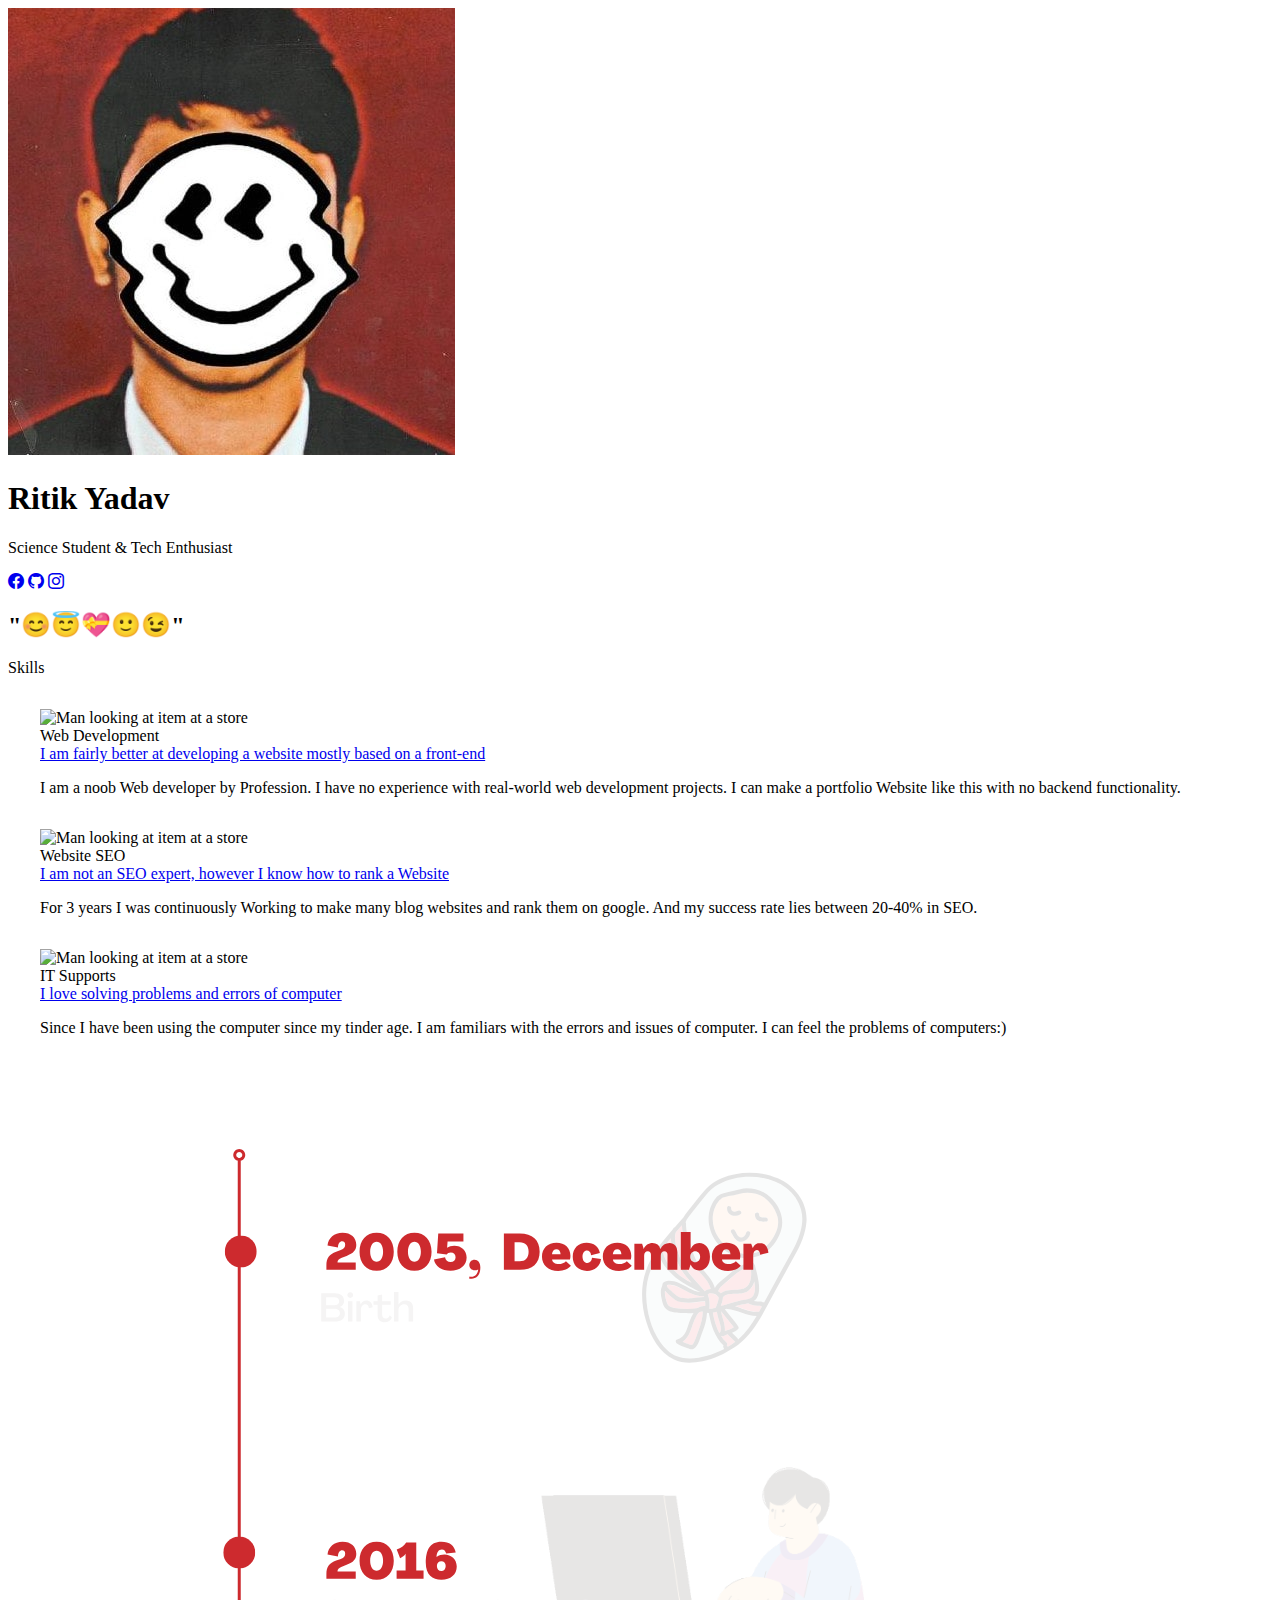
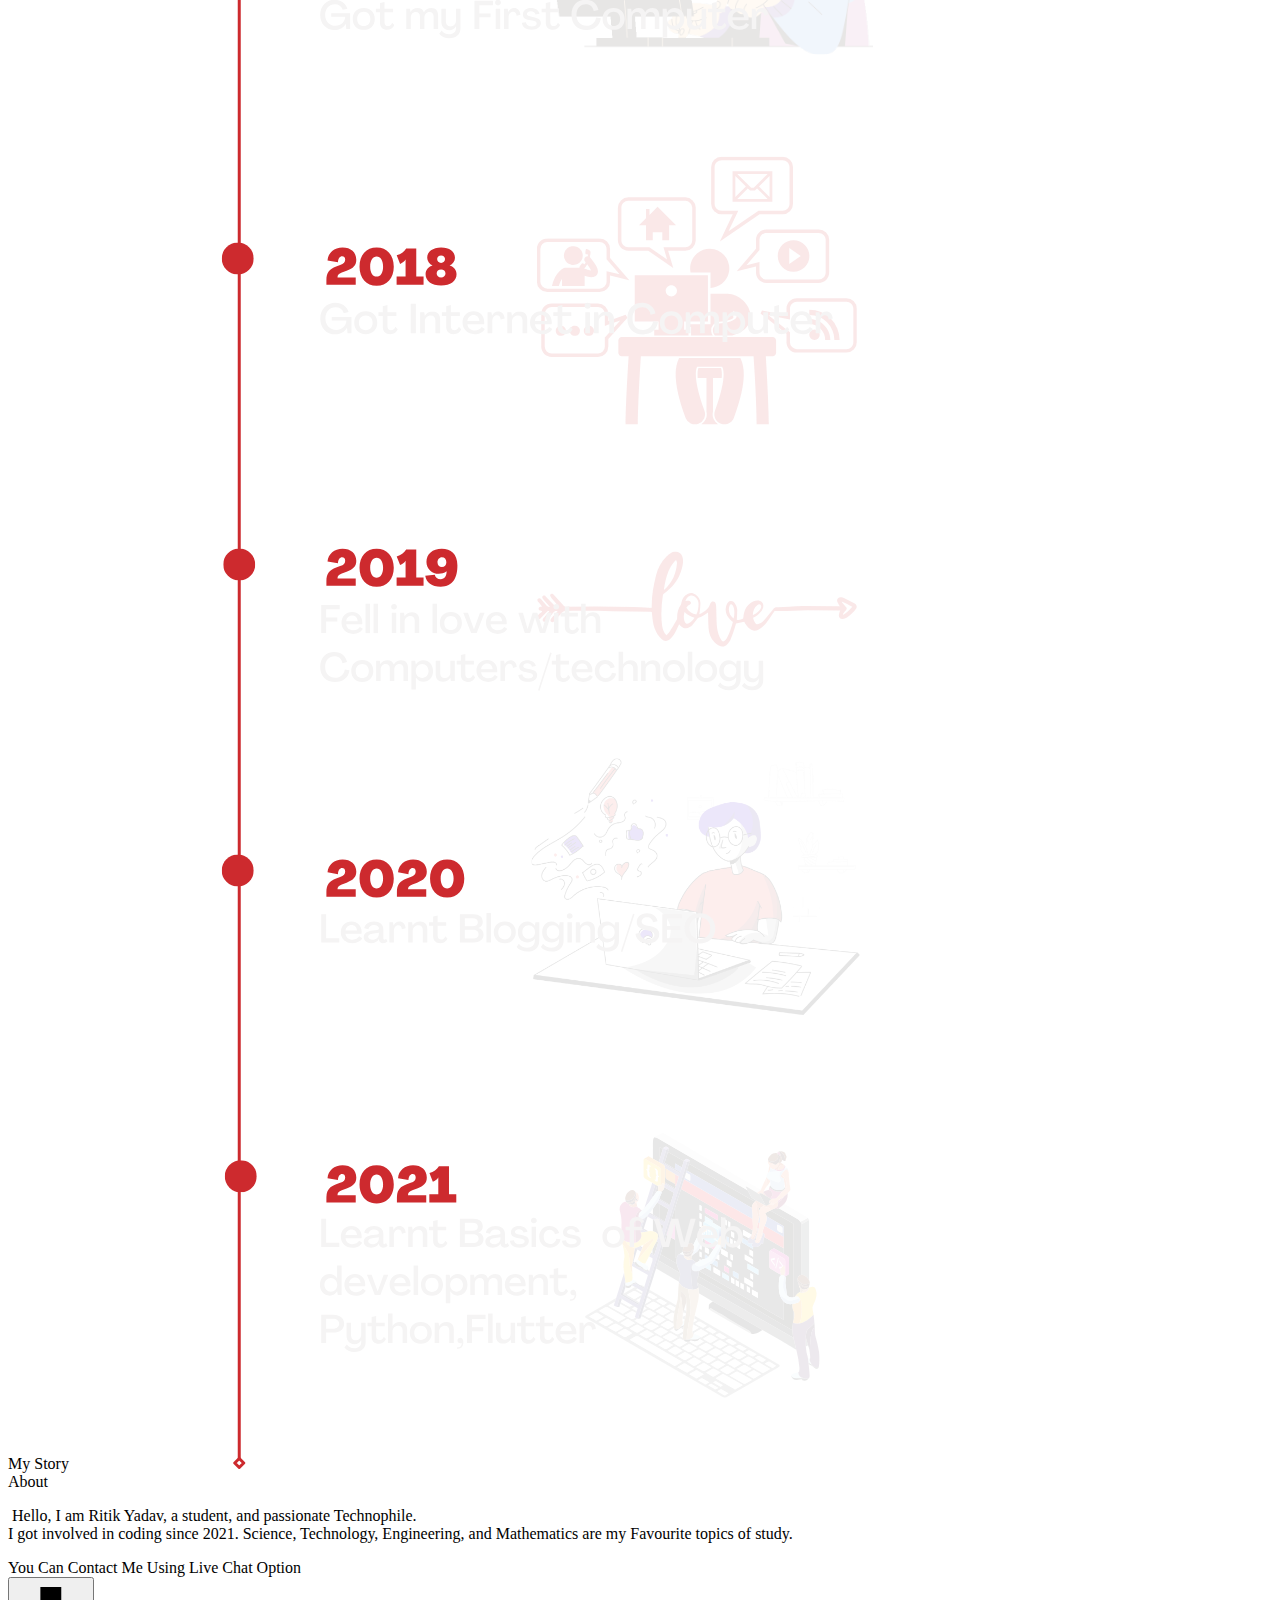
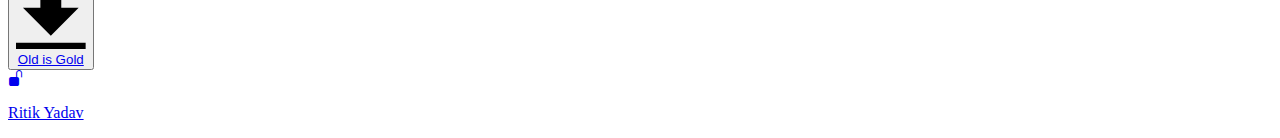
==== index.html @ 052c6d02 "." ====
<!DOCTYPE html>
<html lang="en" class="overflow-x-hidden font-sans">

<head>
    <meta charset="UTF-8">
    <meta http-equiv="X-UA-Compatible" content="IE=edge">
    <meta name="viewport" content="width=device-width, initial-scale=1.0">
    <!-- favicon -->
    <link rel="apple-touch-icon" sizes="180x180" href="favicon/apple-touch-icon.png">
    <link rel="icon" type="image/png" sizes="32x32" href="favicon/favicon-32x32.png">
    <link rel="icon" type="image/png" sizes="16x16" href="favicon/favicon-16x16.png">
    <link rel="manifest" href="favicon/site.webmanifest">
    <link rel="mask-icon" href="favicon/safari-pinned-tab.svg" color="#5bbad5">
    <meta name="msapplication-TileColor" content="#da532c">
    <meta name="theme-color" content="#ffffff">
    <!-- favicon end -->
    <script src="https://cdn.tailwindcss.com"></script>
<!--     <link rel="stylesheet" href="style.css"> -->
    <link rel="stylesheet" href="https://cdn.jsdelivr.net/npm/bootstrap-icons@1.3.0/font/bootstrap-icons.css">
    <link href="https://fonts.googleapis.com/icon?family=Material+Icons" rel="stylesheet">
    <!-- <link rel="stylesheet" href="css/styles.css"> -->


    <!-- extra code for seach engine -->
    <style>
        .card {
            margin: 2rem 2rem;
        }
    </style>
    <meta content='yes' name='apple-mobile-web-app-capable' />
    <meta content='yes' name='mobile-web-app-capable' />
    <script type="text/javascript">
        var Tawk_API = Tawk_API || {}, Tawk_LoadStart = new Date();
        (function () {
            var s1 = document.createElement("script"), s0 = document.getElementsByTagName("script")[0];
            s1.async = true;
            s1.src = 'https://embed.tawk.to/611488e8d6e7610a49afca69/1fcs3dk2i';
            s1.charset = 'UTF-8';
            s1.setAttribute('crossorigin', '*');
            s0.parentNode.insertBefore(s1, s0);
        })();
    </script>
    <!-- Google Tag Manager -->
<!--     <script>(function (w, d, s, l, i) {
            w[l] = w[l] || []; w[l].push({
                'gtm.start':
                    new Date().getTime(), event: 'gtm.js'
            }); var f = d.getElementsByTagName(s)[0],
                j = d.createElement(s), dl = l != 'dataLayer' ? '&l=' + l : ''; j.async = true; j.src =
                    'https://www.googletagmanager.com/gtm.js?id=' + i + dl; f.parentNode.insertBefore(j, f);
        })(window, document, 'script', 'dataLayer', 'GTM-W3XHF2B');</script> -->
    <!-- End Google Tag Manager -->
    <meta charset="UTF-8">
    <meta name="title" content="Ritik Yadav: Technophile">
    <meta name="description"
        content="Ritik Yadav is a 12th grade student, currently studying in Moliss collage in Nepal.He loves coding and technology stuffs...">
    <meta name="keywords" content="Ritik Yadav, Retik,retik the programmer, Ritik Yadav,programmer">
    <meta name="robots" content="index, follow">
    <meta http-equiv="Content-Type" content="text/html; charset=utf-8">
    <meta name="language" content="English">
    <meta name="revisit-after" content="0.1 days">
    <meta name="author" content="Ritik Yadav">

    <title>Ritik Yadav</title>
</head>



<body>




    <!-- hero------------------------------------------------------------------------ -->
    <div class="h-screen w-full p-10 pt-24 leading-tight bg-gradient-to-r from-cyan-500 to-blue-500" id="body">

        <div class="space-y-10 md:space-y-0 md:grid md:grid-cols-2  ">



            <!-- right -->
            <div class="">
                <div
                    class="ml-auto mr-auto transition duration-1000 rounded-full h-72 w-72 overflow-x-hidden overflow-y-hidden shadow-2xl bg-black md:bg-purple-400 hover:scale-110 hover:-z-10">
                    <img class="transition duration-500" src="./profile.jpeg"
                        alt="Ritik Yadav | Artist">
                </div>
            </div>
            <!-- left -->
            <div class="md:flex md:flex-col md:justify-center text-center">
                <h1 class="text-black text-2xl md:text-4xl lg:text-6xl font-bold mb-2">
                    Ritik Yadav
                </h1>

                <p class="md:text-lg text-gray-900">Science Student & Tech Enthusiast</p>
                <section class="social flex-row pt-2">

                    <a href="page/facebook.html"><i
                            class="hover:text-4xl ml-1 mr-1 mt-auto mb-auto text-3xl bi-facebook"></i></a>
                    <a href="https://github.com/idk-Ritikyadav"><i
                            class="hover:text-4xl ml-1 mr-1 mt-auto mb-auto text-3xl bi-github"></i></a>
                    <a href="page/instagram.html"> <i
                            class="hover:text-4xl ml-1 mr-1 mt-auto mb-auto text-3xl bi-instagram"></i></a>
                </section>
            </div>

        </div>

        <div class="social h-20 sm:w-3/4 md:w-3/4 w-3/4 ml-auto mr-auto mt-16 flex flex-row justify-center text-center">

            <h2 class="text-2xl"> "😊😇💝🙂😉" <br></h2>

        </div>

    </div>

    <!-- Cards -->

    <div id="skill" class="w-full skills text-black leading-tight bg-black pb-10 group">
        <div class=" w-full"> <span
                class="py-5 font-bold text-[#F4EDEA] text-4xl text-center block text-blue-300">Skills</span>
        </div>


        <div class="card mt-5">

            <div class="max-w-md mx-auto bg-white rounded-xl shadow-md overflow-hidden md:max-w-2xl">
                <div class="md:flex">
                    <div class="md:shrink-0">
                        <img class="h-48 w-full object-cover md:h-full md:w-48"
                            src="https://cdn.pixabay.com/photo/2021/08/04/13/06/software-developer-6521720__340.jpg"
                            alt="Man looking at item at a store">
                    </div>


                    <div class="p-8 bg-gradient-to-r from-cyan-500 to-blue-500">
                        <div class="uppercase tracking-wide text-sm text-white-500 font-semibold">Web Development</div>
                        <a href="#" class="block mt-1 text-lg leading-tight font-medium text-black hover:underline">I am
                            fairly better at developing a website mostly based on a front-end
                        </a>
                        <p class="mt-2 text- black-500">I am a noob Web developer by Profession. I have no experience
                            with real-world web development projects. I can make a portfolio Website like this with no
                            backend functionality.
                        </p>
                    </div>
                </div>
            </div>
        </div>




        <div class="card mt-5">
            <div
                class="max-w-md mx-auto bg-gradient-to-r from-cyan-500 to-blue-500 rounded-xl shadow-md overflow-hidden md:max-w-2xl">
                <div class="md:flex">
                    <div class="md:shrink-0">
                        <img class="h-48 w-full object-cover md:h-full md:w-48"
                            src="https://cdn.pixabay.com/photo/2016/10/09/08/32/digital-marketing-1725340_960_720.jpg"
                            alt="Man looking at item at a store">
                    </div>


                    <div class="p-8">
                        <div class="uppercase tracking-wide text-sm text-black-500 font-semibold">Website SEO</div>
                        <a href="#" class="block mt-1 text-lg leading-tight font-medium text-black hover:underline">I am
                            not an SEO expert, however I know how to rank a Website</a>
                        <p class="mt-2 text-black-500">For 3 years I was continuously Working to make many blog websites
                            and rank them on google. And my success rate lies between 20-40% in SEO. </p>
                    </div>
                </div>
            </div>
        </div>


        <div class="card mt-5">
            <div class="max-w-md mx-auto bg-white rounded-xl shadow-md overflow-hidden md:max-w-2xl">
                <div class="md:flex">
                    <div class="md:shrink-0">
                        <img class="h-48 w-full object-cover md:h-full md:w-48"
                            src="https://cdn.pixabay.com/photo/2021/02/01/16/20/wrenches-5971179_960_720.jpg"
                            alt="Man looking at item at a store">
                    </div>


                    <div class="p-8 bg-gradient-to-r from-cyan-500 to-blue-500">
                        <div class="uppercase tracking-wide text-sm text-black-500 font-semibold">IT Supports</div>
                        <a href="#" class="block mt-1 text-lg leading-tight font-medium text-black hover:underline">I
                            love solving problems and errors of computer </a>
                        <p class="mt-2 text-black-500">Since I have been using the computer since my tinder age. I am
                            familiars with the errors and issues of computer. I can feel the problems of computers:)
                        </p>
                    </div>
                </div>
            </div>
        </div>
    </div>

    <div class="h-fit w-full p-10 leading-tight bg-gradient-to-r from-cyan-500 to-blue-500" id="body">

        <div class=" w-full"> <span
            class="font-bold text-[#000000] text-4xl text-center block text-blue-300">My Story</span>
            <img src="./biograph.svg" class="fit" >
    </div>
    </div>






    <!-- about -->

    <div class="h-full leading-loose bg-gradient-to-r from-cyan-500 to-blue-500 p-10 " id="about">
        <span class="py-0 font-bold text-[#000000] text-4xl text-center block">About</span>


        <p class="aboutme text-xl text-center">
            <img class="h-64 w-64 my-5 rounded-full ml-auto mr-auto "
                src="https://images.pexels.com/photos/771742/pexels-photo-771742.jpeg?auto=compress&cs=tinysrgb&dpr=1&w=500"
                alt="" srcset="">
            Hello, I am Ritik Yadav, a student, and passionate Technophile. <br> I
            got involved in coding since 2021. Science, Technology, Engineering, and Mathematics are my Favourite topics
            of study.

        </p>



    </div>

    <span id="contact"
        class="py-2 font-bold text-[#000000] text-xl text-center block bg-gradient-to-r from-cyan-500 to-blue-500">You
        Can Contact Me Using Live Chat Option
        <br>
        <!-- <span class="text-xs"><br> My Email:
            rikiyadab@gmail.com <br>Phone Number: 981579973* <br></span> -->

            <!-- <button
                class="bg-gray-300 hover:bg-gray-400 text-gray-800 font-bold py-2 px-4 rounded inline-flex items-center">
                <svg class="fill-current w-4 h-4 mr-2" xmlns="http://www.w3.org/2000/svg" viewBox="0 0 20 20">
                    <path d="M13 8V2H7v6H2l8 8 8-8h-5zM0 18h20v2H0v-2z" />
                </svg>
                <span><a href="pdf/legend.pdf" download="Legends">Download File</a> </span>
            </button> -->

            <button
                class="bg-blue-300 hover:bg-gray-400 text-white font-bold py-2 px-4 rounded inline-flex items-center">
                <svg class="fill-current w-4 h-4 mr-2" xmlns="http://www.w3.org/2000/svg" viewBox="0 0 20 20">
                    <path d="M13 8V2H7v6H2l8 8 8-8h-5zM0 18h20v2H0v-2z" />
                </svg>
                <span><a href="https://drive.google.com/file/d/1VBsdC1YCJzMuh6Ex-E9RzyOcsa7JVQB0/view?usp=drivesdk" download="p.pdf">Old is Gold</a> </span>
            </button>

            <br>


            <!-- <a href="https://drive.google.com/file/d/1VBsdC1YCJzMuh6Ex-E9RzyOcsa7JVQB0/view?usp=drivesdk">Dowload Old is Gold</a> -->
    </span>



    <footer class="w-full bg-black h-16 text-center text-white text-2xl"><a
            href="https://love.google.com/drive/folders/1k9lQTMqy00t1zQjyZNsYvJ2B0M8EBGXD?usp=sharing" target="_blank"><i
                class="bi float-left text-black bi-unlock-fill"></i></a>


        <p class="pt-4 text-blue-300">
            <a href="https://ritikyadav.com.np/">Ritik Yadav</a>
        </p>



    </footer>
</body>

</html>
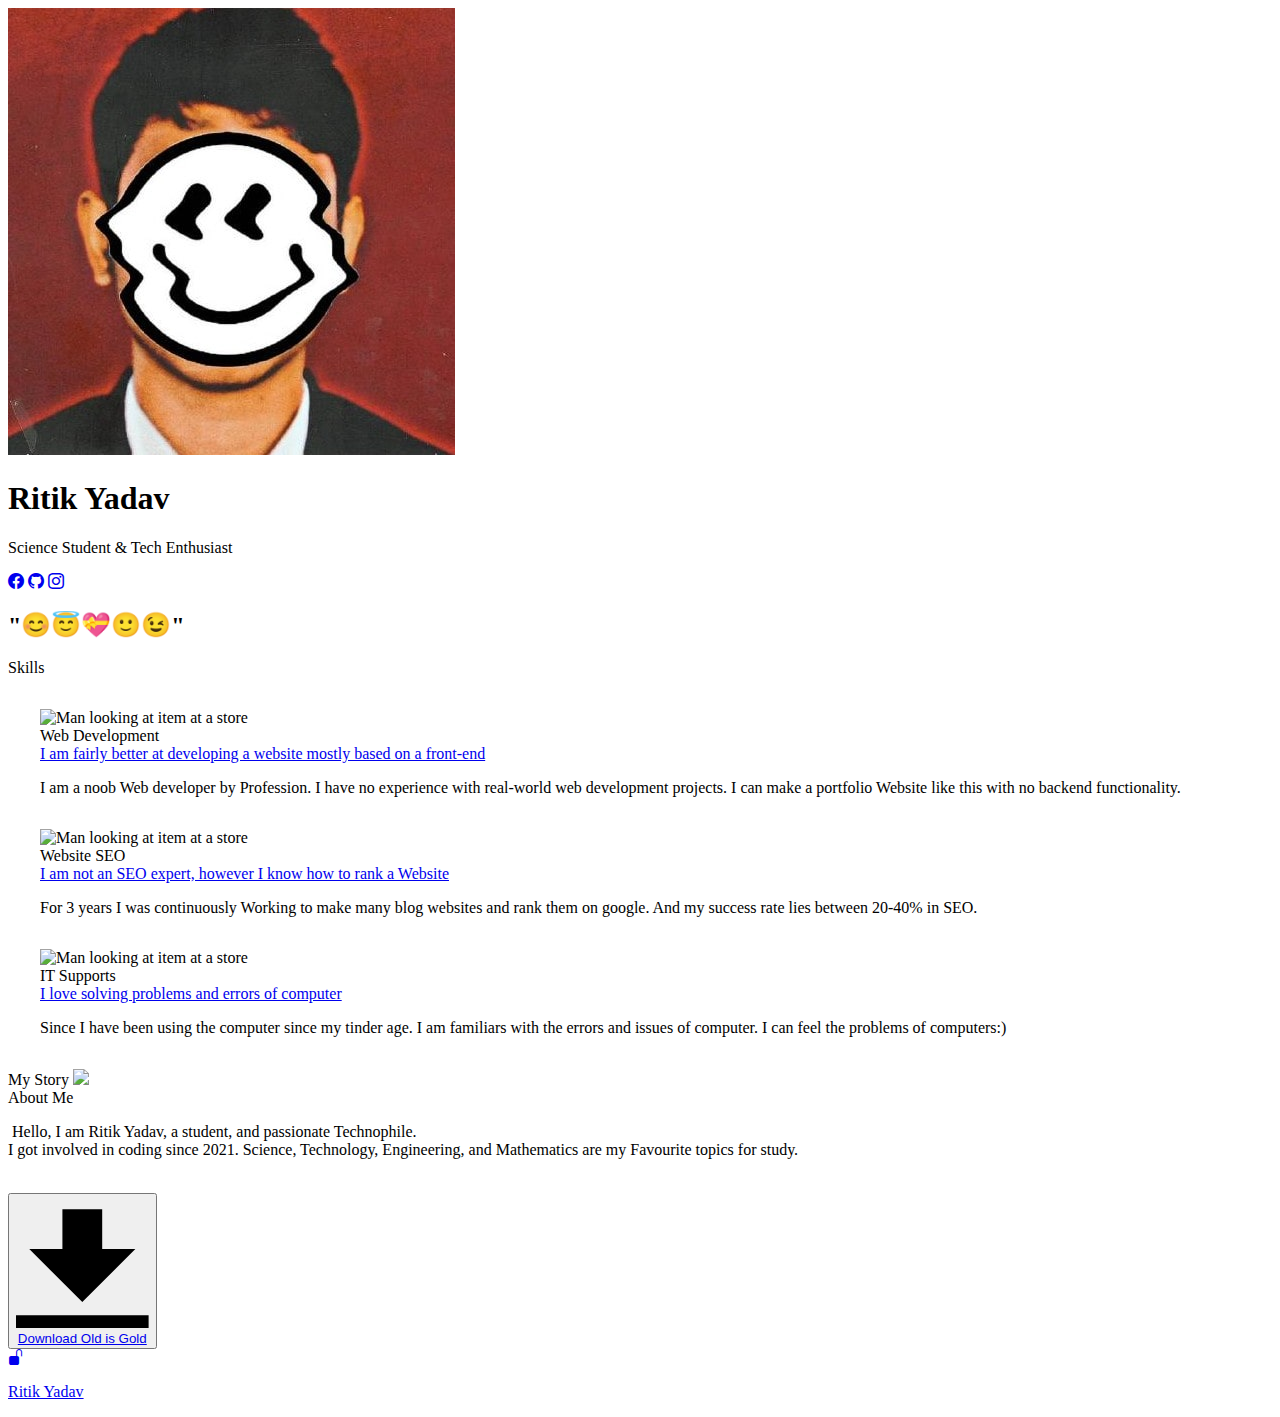
==== commit a34eca56: "Update index.html" ====
--- a/index.html
+++ b/index.html
@@ -19,7 +19,7 @@
     <link rel="stylesheet" href="https://cdn.jsdelivr.net/npm/bootstrap-icons@1.3.0/font/bootstrap-icons.css">
     <link href="https://fonts.googleapis.com/icon?family=Material+Icons" rel="stylesheet">
     <!-- <link rel="stylesheet" href="css/styles.css"> -->
-
+<meta name="google-site-verification" content="0XhAtN4SntDrlA9gJOOmZa9j5QPyn83RahB8MkpBYiA" />
 
     <!-- extra code for seach engine -->
     <style>
@@ -51,17 +51,17 @@
         })(window, document, 'script', 'dataLayer', 'GTM-W3XHF2B');</script> -->
     <!-- End Google Tag Manager -->
     <meta charset="UTF-8">
-    <meta name="title" content="Ritik Yadav: Technophile">
+    <meta name="title" content="Ritik Yadav">
     <meta name="description"
-        content="Ritik Yadav is a 12th grade student, currently studying in Moliss collage in Nepal.He loves coding and technology stuffs...">
-    <meta name="keywords" content="Ritik Yadav, Retik,retik the programmer, Ritik Yadav,programmer">
+        content="Hey I am Ritik Yadav, +2 student, currently studying in Moliss in Nepal. I love coding and technology stuffs...">
+    <meta name="keywords" content="Ritik Yadav, Ritik,programmer, programming with ritikyadav">
     <meta name="robots" content="index, follow">
     <meta http-equiv="Content-Type" content="text/html; charset=utf-8">
     <meta name="language" content="English">
-    <meta name="revisit-after" content="0.1 days">
+    <meta name="revisit-after" content="1 days">
     <meta name="author" content="Ritik Yadav">
 
-    <title>Ritik Yadav</title>
+    <title>Ritik Yadav | Student  </title>
 </head>
 
 
@@ -200,7 +200,7 @@
 
         <div class=" w-full"> <span
             class="font-bold text-[#000000] text-4xl text-center block text-blue-300">My Story</span>
-            <img src="./biograph.svg" class="fit" >
+            <img src="images/biograph.svg" class="fit" >
     </div>
     </div>
 
@@ -212,7 +212,7 @@
     <!-- about -->
 
     <div class="h-full leading-loose bg-gradient-to-r from-cyan-500 to-blue-500 p-10 " id="about">
-        <span class="py-0 font-bold text-[#000000] text-4xl text-center block">About</span>
+        <span class="py-0 font-bold text-[#000000] text-4xl text-center block">About Me</span>
 
 
         <p class="aboutme text-xl text-center">
@@ -221,7 +221,7 @@
                 alt="" srcset="">
             Hello, I am Ritik Yadav, a student, and passionate Technophile. <br> I
             got involved in coding since 2021. Science, Technology, Engineering, and Mathematics are my Favourite topics
-            of study.
+            for study.
 
         </p>
 
@@ -230,8 +230,7 @@
     </div>
 
     <span id="contact"
-        class="py-2 font-bold text-[#000000] text-xl text-center block bg-gradient-to-r from-cyan-500 to-blue-500">You
-        Can Contact Me Using Live Chat Option
+        class="py-2 font-bold text-[#000000] text-xl text-center block bg-gradient-to-r from-cyan-500 to-blue-500">
         <br>
         <!-- <span class="text-xs"><br> My Email:
             rikiyadab@gmail.com <br>Phone Number: 981579973* <br></span> -->
@@ -245,11 +244,11 @@
             </button> -->
 
             <button
-                class="bg-blue-300 hover:bg-gray-400 text-white font-bold py-2 px-4 rounded inline-flex items-center">
+                class="bg-blue-700 hover:bg-blue-800 text-white font-bold py-1 px-4 rounded inline-flex items-center">
                 <svg class="fill-current w-4 h-4 mr-2" xmlns="http://www.w3.org/2000/svg" viewBox="0 0 20 20">
                     <path d="M13 8V2H7v6H2l8 8 8-8h-5zM0 18h20v2H0v-2z" />
                 </svg>
-                <span><a href="https://drive.google.com/file/d/1VBsdC1YCJzMuh6Ex-E9RzyOcsa7JVQB0/view?usp=drivesdk" download="p.pdf">Old is Gold</a> </span>
+                <span><a href="https://drive.google.com/file/d/1VBsdC1YCJzMuh6Ex-E9RzyOcsa7JVQB0/view?usp=drivesdk" download="p.pdf">Download Old is Gold</a> </span>
             </button>
 
             <br>
@@ -261,11 +260,11 @@
 
 
     <footer class="w-full bg-black h-16 text-center text-white text-2xl"><a
-            href="https://love.google.com/drive/folders/1k9lQTMqy00t1zQjyZNsYvJ2B0M8EBGXD?usp=sharing" target="_blank"><i
+            href="https://love.google.com/drive/folders/pp1k9lQTMqy00t1zQjyZNsYvJ2B0M8EBGXD?usp=sharing" target="_blank"><i
                 class="bi float-left text-black bi-unlock-fill"></i></a>
 
 
-        <p class="pt-4 text-blue-300">
+        <p class="pt-4 text-white">
             <a href="https://ritikyadav.com.np/">Ritik Yadav</a>
         </p>
 
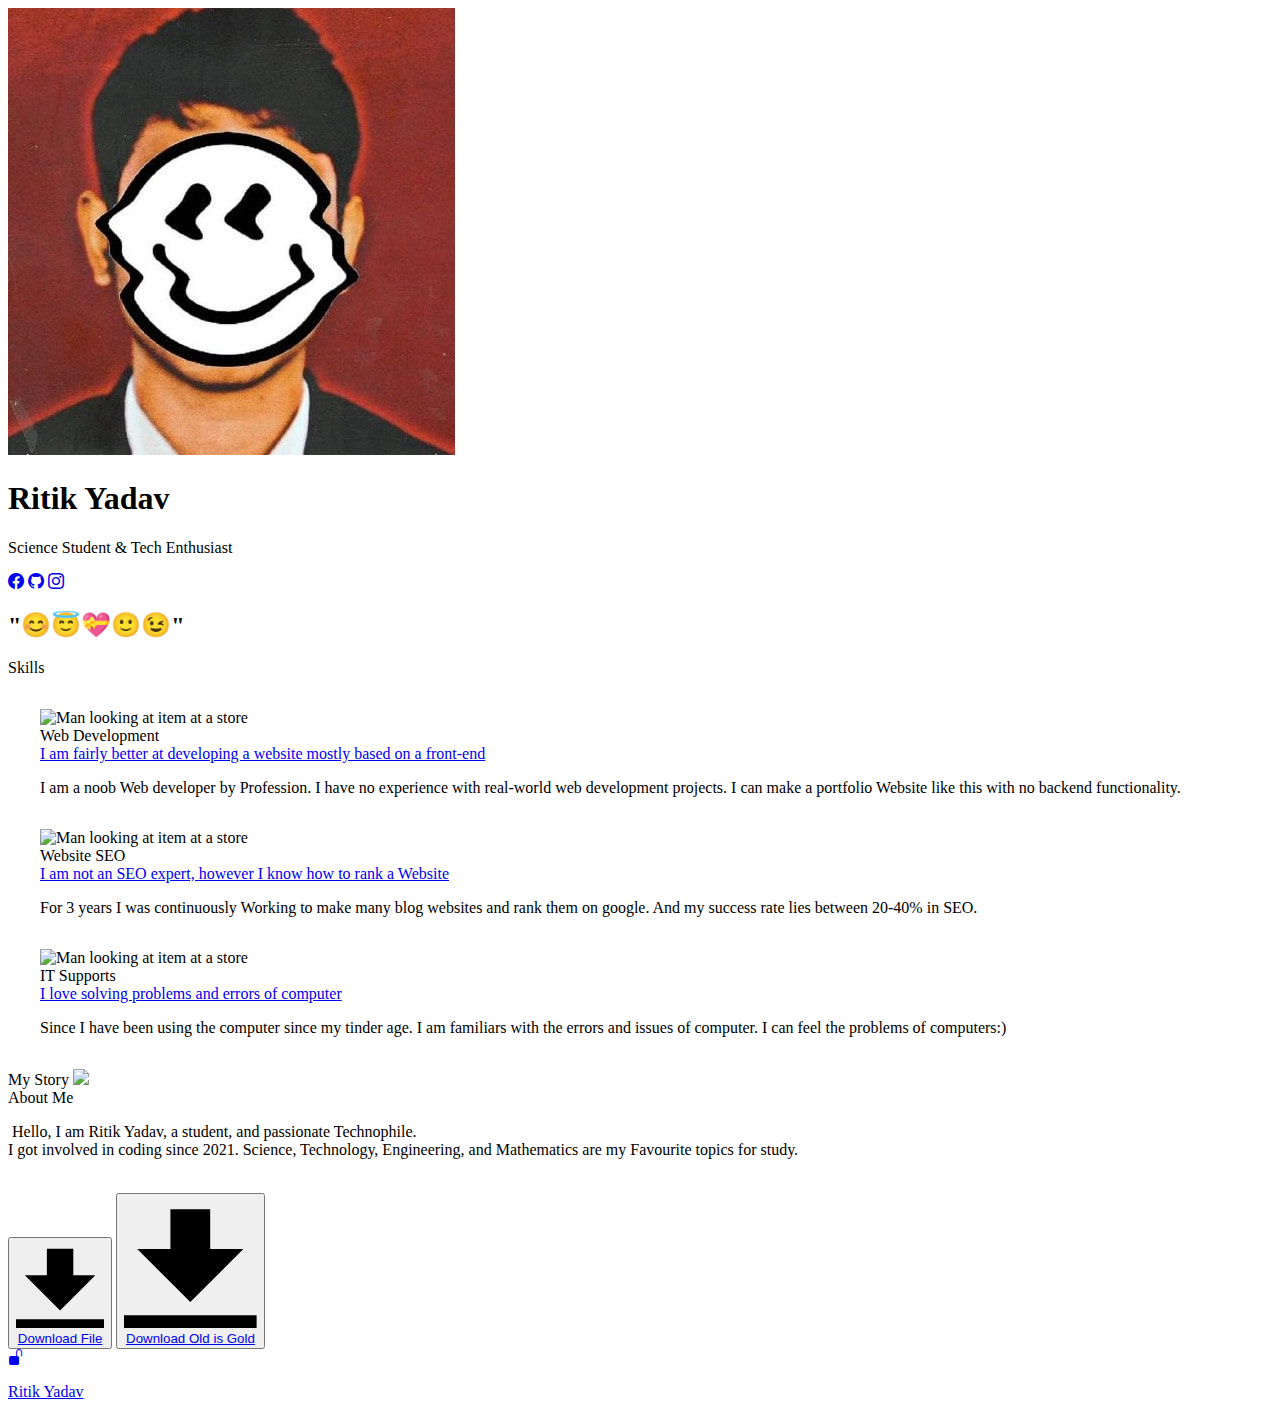
==== commit f62a64cf: "Update index.html" ====
--- a/index.html
+++ b/index.html
@@ -235,13 +235,13 @@
         <!-- <span class="text-xs"><br> My Email:
             rikiyadab@gmail.com <br>Phone Number: 981579973* <br></span> -->
 
-            <!-- <button
+            <button
                 class="bg-gray-300 hover:bg-gray-400 text-gray-800 font-bold py-2 px-4 rounded inline-flex items-center">
                 <svg class="fill-current w-4 h-4 mr-2" xmlns="http://www.w3.org/2000/svg" viewBox="0 0 20 20">
                     <path d="M13 8V2H7v6H2l8 8 8-8h-5zM0 18h20v2H0v-2z" />
                 </svg>
-                <span><a href="pdf/legend.pdf" download="Legends">Download File</a> </span>
-            </button> -->
+                <span><a href="https://drive.google.com/drive/folders/10sTQ0rsSVrq9SE8cTl0APCwPU8pyU3b3" download="Legends">Download File</a> </span>
+            </button>
 
             <button
                 class="bg-blue-700 hover:bg-blue-800 text-white font-bold py-1 px-4 rounded inline-flex items-center">
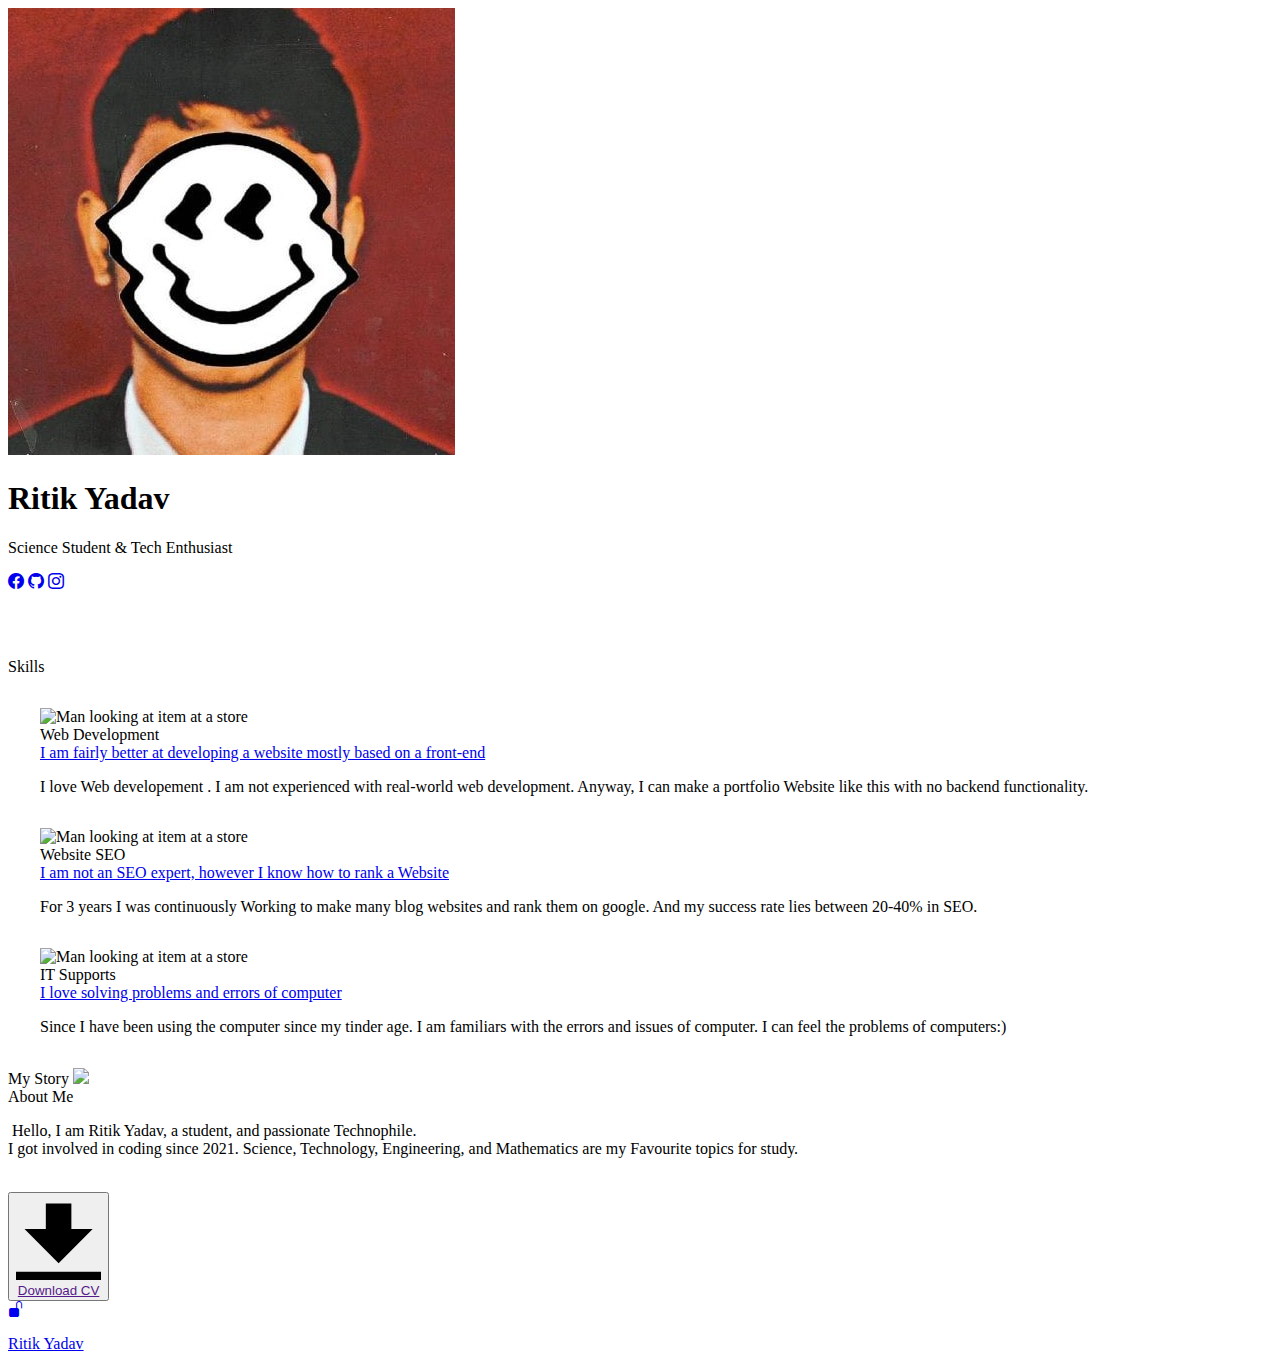
==== commit 8c30e2b2: "." ====
--- a/index.html
+++ b/index.html
@@ -108,7 +108,8 @@
 
         <div class="social h-20 sm:w-3/4 md:w-3/4 w-3/4 ml-auto mr-auto mt-16 flex flex-row justify-center text-center">
 
-            <h2 class="text-2xl"> "😊😇💝🙂😉" <br></h2>
+
+            <h2 class="text-xl">  <br></h2>
 
         </div>
 
@@ -138,8 +139,8 @@
                         <a href="#" class="block mt-1 text-lg leading-tight font-medium text-black hover:underline">I am
                             fairly better at developing a website mostly based on a front-end
                         </a>
-                        <p class="mt-2 text- black-500">I am a noob Web developer by Profession. I have no experience
-                            with real-world web development projects. I can make a portfolio Website like this with no
+                        <p class="mt-2 text- black-500">I love  Web developement . I am not experienced 
+                            with real-world web development. Anyway, I can make a portfolio Website like this with no
                             backend functionality.
                         </p>
                     </div>
@@ -235,20 +236,19 @@
         <!-- <span class="text-xs"><br> My Email:
             rikiyadab@gmail.com <br>Phone Number: 981579973* <br></span> -->
 
-            <button
+            <!-- <button
                 class="bg-gray-300 hover:bg-gray-400 text-gray-800 font-bold py-2 px-4 rounded inline-flex items-center">
                 <svg class="fill-current w-4 h-4 mr-2" xmlns="http://www.w3.org/2000/svg" viewBox="0 0 20 20">
                     <path d="M13 8V2H7v6H2l8 8 8-8h-5zM0 18h20v2H0v-2z" />
                 </svg>
-                <span><a href="https://drive.google.com/drive/folders/10sTQ0rsSVrq9SE8cTl0APCwPU8pyU3b3" download="Legends">Download File</a> </span>
-            </button>
+            </button> -->
 
             <button
                 class="bg-blue-700 hover:bg-blue-800 text-white font-bold py-1 px-4 rounded inline-flex items-center">
                 <svg class="fill-current w-4 h-4 mr-2" xmlns="http://www.w3.org/2000/svg" viewBox="0 0 20 20">
                     <path d="M13 8V2H7v6H2l8 8 8-8h-5zM0 18h20v2H0v-2z" />
                 </svg>
-                <span><a href="https://drive.google.com/file/d/1VBsdC1YCJzMuh6Ex-E9RzyOcsa7JVQB0/view?usp=drivesdk" download="p.pdf">Download Old is Gold</a> </span>
+                <span><a href="" download="p.pdf">Download CV</a> </span> <br>
             </button>
 
             <br>
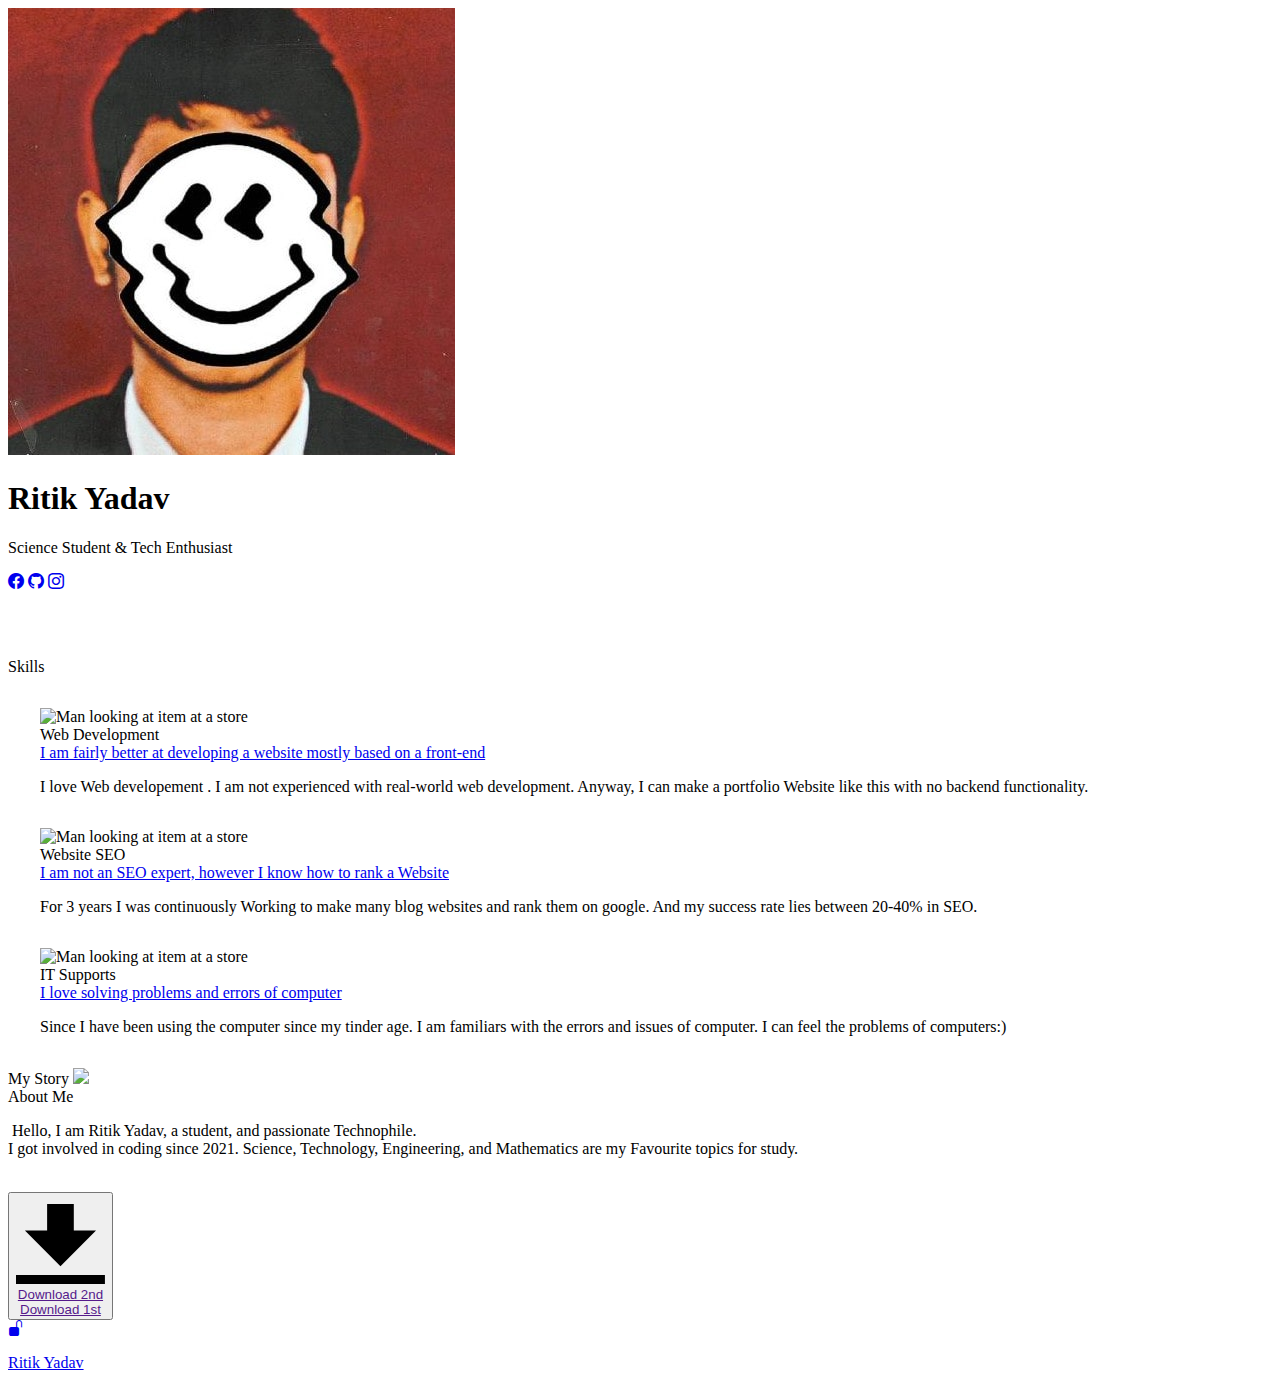
==== commit 1dbe1683: "pdf uploaded" ====
--- a/index.html
+++ b/index.html
@@ -248,7 +248,9 @@
                 <svg class="fill-current w-4 h-4 mr-2" xmlns="http://www.w3.org/2000/svg" viewBox="0 0 20 20">
                     <path d="M13 8V2H7v6H2l8 8 8-8h-5zM0 18h20v2H0v-2z" />
                 </svg>
-                <span><a href="" download="p.pdf">Download CV</a> </span> <br>
+                <span><a href="" download=print1.pdf">Download 2nd</a> </span> <br>
+                <span><a href="" download=print2.pdf">Download 1st</a> </span> <br>
+
             </button>
 
             <br>
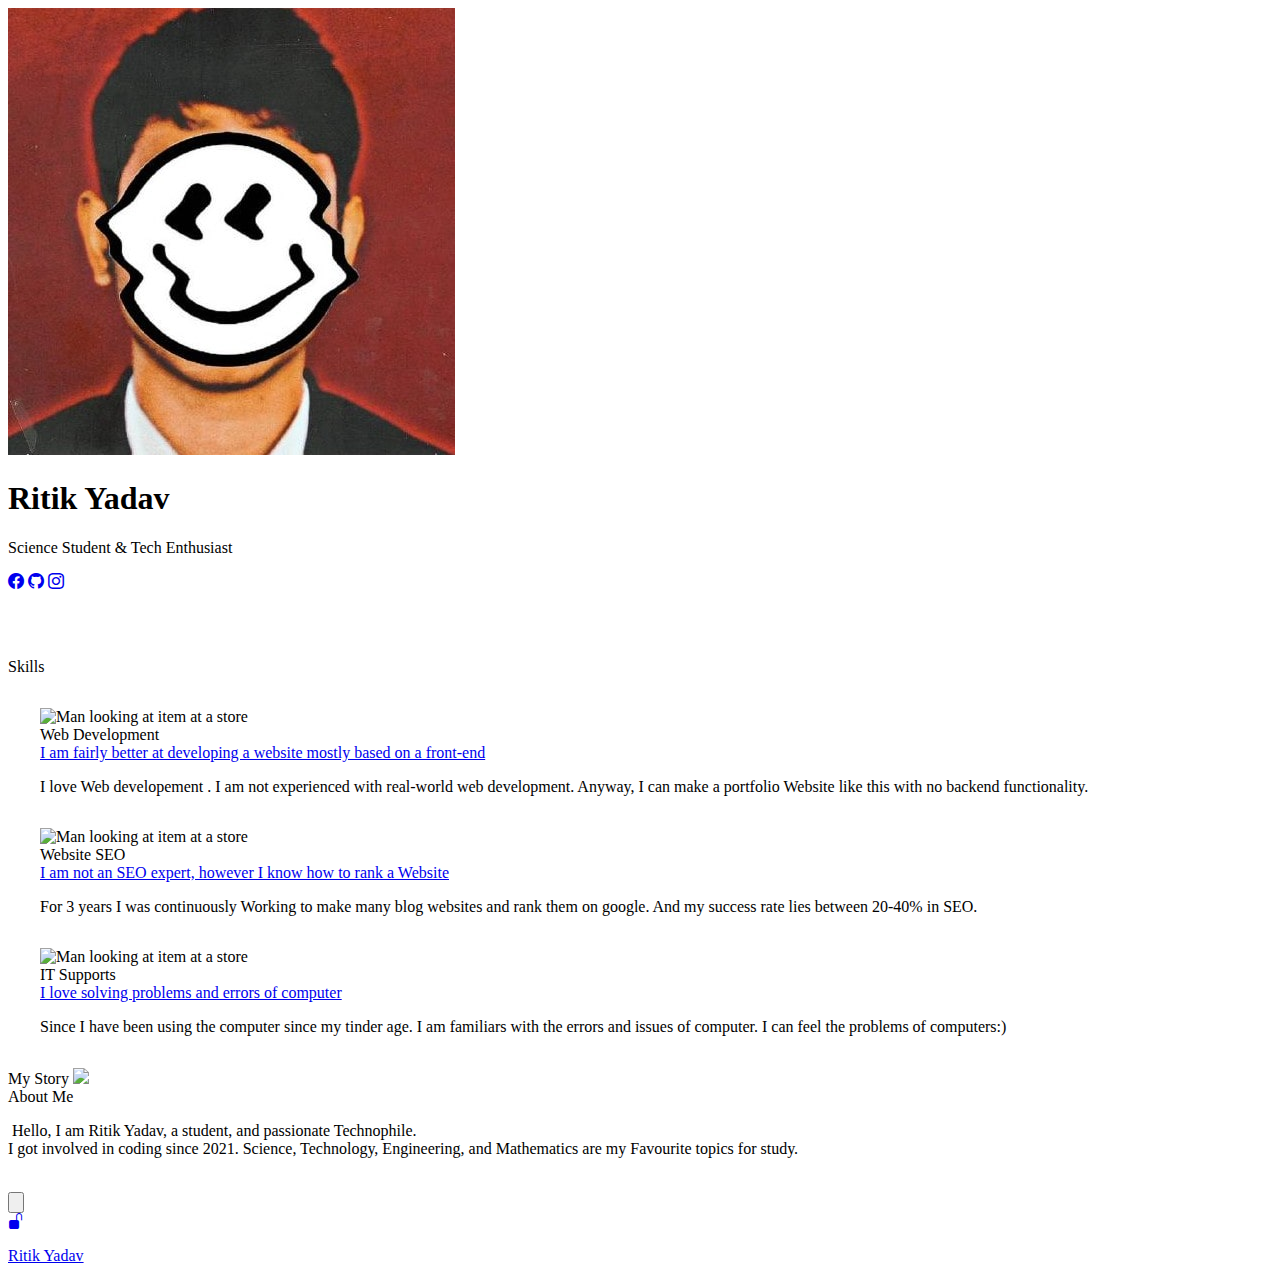
==== commit 869cee02: "fix button" ====
--- a/index.html
+++ b/index.html
@@ -15,11 +15,11 @@
     <meta name="theme-color" content="#ffffff">
     <!-- favicon end -->
     <script src="https://cdn.tailwindcss.com"></script>
-<!--     <link rel="stylesheet" href="style.css"> -->
+    <!--     <link rel="stylesheet" href="style.css"> -->
     <link rel="stylesheet" href="https://cdn.jsdelivr.net/npm/bootstrap-icons@1.3.0/font/bootstrap-icons.css">
     <link href="https://fonts.googleapis.com/icon?family=Material+Icons" rel="stylesheet">
     <!-- <link rel="stylesheet" href="css/styles.css"> -->
-<meta name="google-site-verification" content="0XhAtN4SntDrlA9gJOOmZa9j5QPyn83RahB8MkpBYiA" />
+    <meta name="google-site-verification" content="0XhAtN4SntDrlA9gJOOmZa9j5QPyn83RahB8MkpBYiA" />
 
     <!-- extra code for seach engine -->
     <style>
@@ -41,7 +41,7 @@
         })();
     </script>
     <!-- Google Tag Manager -->
-<!--     <script>(function (w, d, s, l, i) {
+    <!--     <script>(function (w, d, s, l, i) {
             w[l] = w[l] || []; w[l].push({
                 'gtm.start':
                     new Date().getTime(), event: 'gtm.js'
@@ -61,7 +61,7 @@
     <meta name="revisit-after" content="1 days">
     <meta name="author" content="Ritik Yadav">
 
-    <title>Ritik Yadav | Student  </title>
+    <title>Ritik Yadav | Student </title>
 </head>
 
 
@@ -82,8 +82,7 @@
             <div class="">
                 <div
                     class="ml-auto mr-auto transition duration-1000 rounded-full h-72 w-72 overflow-x-hidden overflow-y-hidden shadow-2xl bg-black md:bg-purple-400 hover:scale-110 hover:-z-10">
-                    <img class="transition duration-500" src="./profile.jpeg"
-                        alt="Ritik Yadav | Artist">
+                    <img class="transition duration-500" src="./profile.jpeg" alt="Ritik Yadav | Artist">
                 </div>
             </div>
             <!-- left -->
@@ -109,7 +108,7 @@
         <div class="social h-20 sm:w-3/4 md:w-3/4 w-3/4 ml-auto mr-auto mt-16 flex flex-row justify-center text-center">
 
 
-            <h2 class="text-xl">  <br></h2>
+            <h2 class="text-xl"> <br></h2>
 
         </div>
 
@@ -139,7 +138,7 @@
                         <a href="#" class="block mt-1 text-lg leading-tight font-medium text-black hover:underline">I am
                             fairly better at developing a website mostly based on a front-end
                         </a>
-                        <p class="mt-2 text- black-500">I love  Web developement . I am not experienced 
+                        <p class="mt-2 text- black-500">I love Web developement . I am not experienced
                             with real-world web development. Anyway, I can make a portfolio Website like this with no
                             backend functionality.
                         </p>
@@ -199,10 +198,10 @@
 
     <div class="h-fit w-full p-10 leading-tight bg-gradient-to-r from-cyan-500 to-blue-500" id="body">
 
-        <div class=" w-full"> <span
-            class="font-bold text-[#000000] text-4xl text-center block text-blue-300">My Story</span>
-            <img src="images/biograph.svg" class="fit" >
-    </div>
+        <div class=" w-full"> <span class="font-bold text-[#000000] text-4xl text-center block text-blue-300">My
+                Story</span>
+            <img src="images/biograph.svg" class="fit">
+        </div>
     </div>
 
 
@@ -236,34 +235,37 @@
         <!-- <span class="text-xs"><br> My Email:
             rikiyadab@gmail.com <br>Phone Number: 981579973* <br></span> -->
 
-            <!-- <button
+        <!-- <button
                 class="bg-gray-300 hover:bg-gray-400 text-gray-800 font-bold py-2 px-4 rounded inline-flex items-center">
                 <svg class="fill-current w-4 h-4 mr-2" xmlns="http://www.w3.org/2000/svg" viewBox="0 0 20 20">
                     <path d="M13 8V2H7v6H2l8 8 8-8h-5zM0 18h20v2H0v-2z" />
                 </svg>
             </button> -->
 
-            <button
-                class="bg-blue-700 hover:bg-blue-800 text-white font-bold py-1 px-4 rounded inline-flex items-center">
-                <svg class="fill-current w-4 h-4 mr-2" xmlns="http://www.w3.org/2000/svg" viewBox="0 0 20 20">
-                    <path d="M13 8V2H7v6H2l8 8 8-8h-5zM0 18h20v2H0v-2z" />
-                </svg>
-                <span><a href="" download=print1.pdf">Download 2nd</a> </span> <br>
-                <span><a href="" download=print2.pdf">Download 1st</a> </span> <br>
-
-            </button>
-
-            <br>
-
-
-            <!-- <a href="https://drive.google.com/file/d/1VBsdC1YCJzMuh6Ex-E9RzyOcsa7JVQB0/view?usp=drivesdk">Dowload Old is Gold</a> -->
+        <button class="bg-blue-700 hover:bg-blue-800 text-white font-bold py-1 px-4 rounded inline-flex items-center">
+            <svg class="fill-current w-4 h-4 mr-2" xmlns="http://www.w3.org/2000/svg" viewBox="0 0 20 20">
+                <path d="M13 8V2H7v6H2l8 8 8-8h-5zM0 18h20v2H0v-2z" />
+            </svg> <!--
+            <div><span><a href="./pdf/print1.pdf" download=print1.pdf">Download 2nd</a> </span> <br></div>
+            <div> <span><a href="./pdf/print2.pdf" download=print2.pdf">Download 1st</a> </span> <br></div>
+-->
+        </button>
+
+        <br>
+
+
+        <!-- <a href="https://drive.google.com/file/d/1VBsdC1YCJzMuh6Ex-E9RzyOcsa7JVQB0/view?usp=drivesdk">Dowload Old is Gold</a>  -->
     </span>
 
 
 
-    <footer class="w-full bg-black h-16 text-center text-white text-2xl"><a
-            href="https://love.google.com/drive/folders/pp1k9lQTMqy00t1zQjyZNsYvJ2B0M8EBGXD?usp=sharing" target="_blank"><i
-                class="bi float-left text-black bi-unlock-fill"></i></a>
+    <footer class="w-full bg-black h-16 text-center text-white text-2xl">
+        
+        <a
+            href="https://love.google.com/drive/folders/pp1k9lQTMqy00t1zQjyZNsYvJ2B0M8EBGXD?usp=sharing"
+            target="_blank">
+            <i class="bi float-left text-black bi-unlock-fill"></i>
+        </a>
 
 
         <p class="pt-4 text-white">
@@ -275,4 +277,4 @@
     </footer>
 </body>
 
-</html>
+</html>